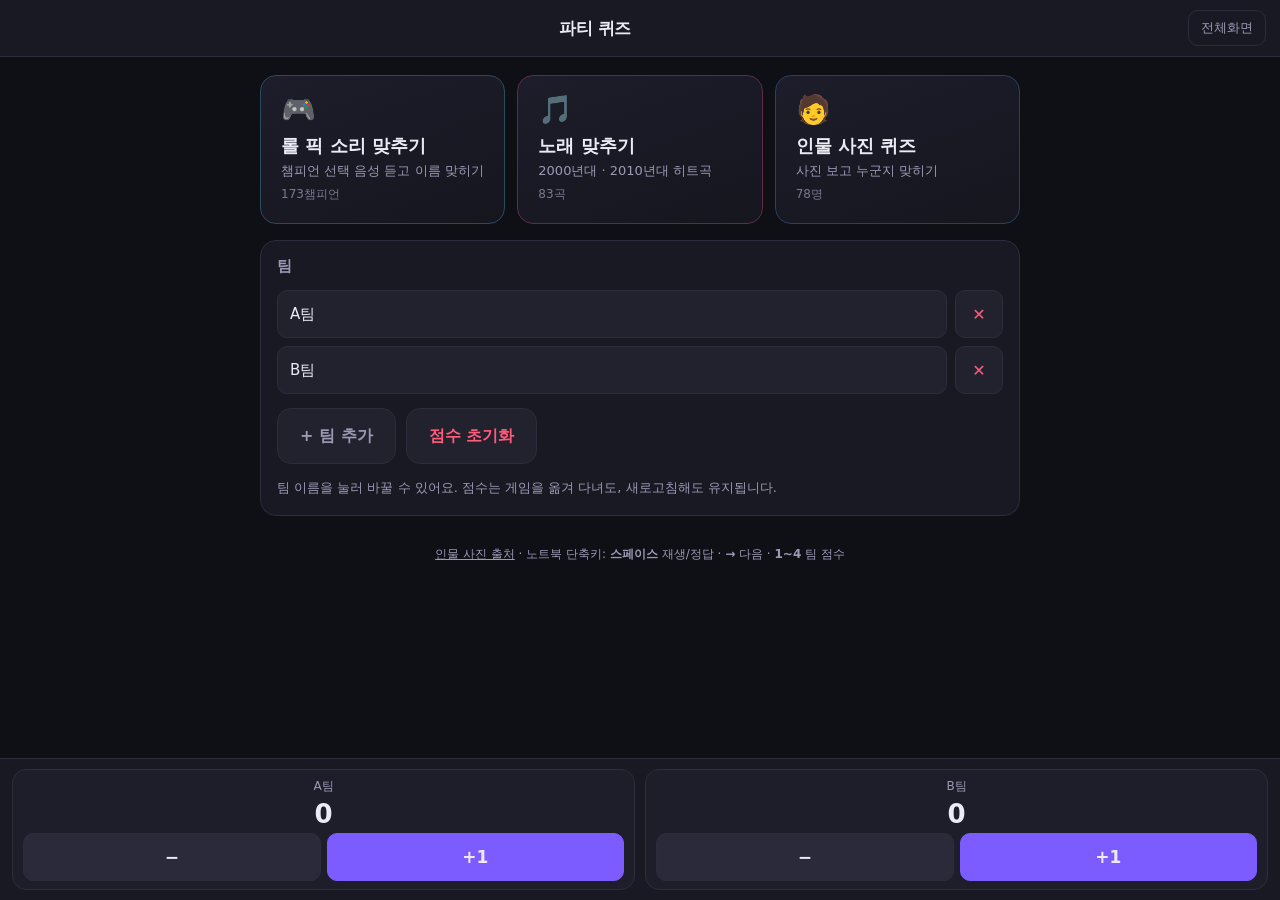
==== index.html @ a16dd4cf "파티 퀴즈 웹 배포용 정적 사이트 롤 픽 소리 / 노래 / 인물 사진 맞추기 게임. PWA(홈 화면 추가 + 오프라인 캐시) 포함.  Co-Authored-By: Claude Op" ====
<!doctype html>
<html lang="ko">
<head>
<meta charset="utf-8">
<meta name="viewport" content="width=device-width,initial-scale=1,viewport-fit=cover">
<meta name="theme-color" content="#12121a">
<title>파티 퀴즈</title>
<link rel="manifest" href="manifest.webmanifest">
<link rel="apple-touch-icon" href="img/app/apple-touch-icon.png">
<meta name="apple-mobile-web-app-capable" content="yes">
<meta name="robots" content="noindex, nofollow">
<link rel="stylesheet" href="css/style.css">
</head>
<body>

<header class="topbar">
  <button id="btn-home" class="icon-btn" hidden>← 홈</button>
  <h1 id="screen-title">파티 퀴즈</h1>
  <button id="btn-full" class="icon-btn">전체화면</button>
</header>

<main id="main">

  <!-- ================================================================ 홈 -->
  <section class="screen" data-screen="home">
    <div class="cards">
      <button class="game-card lol" data-go="lol">
        <span class="emoji">🎮</span>
        <span class="t">롤 픽 소리 맞추기</span>
        <span class="d">챔피언 선택 음성 듣고 이름 맞히기</span>
        <span class="n" id="home-lol-n"></span>
      </button>
      <button class="game-card song" data-go="song">
        <span class="emoji">🎵</span>
        <span class="t">노래 맞추기</span>
        <span class="d">2000년대 · 2010년대 히트곡</span>
        <span class="n" id="home-song-n"></span>
      </button>
      <button class="game-card person" data-go="person">
        <span class="emoji">🧑</span>
        <span class="t">인물 사진 퀴즈</span>
        <span class="d">사진 보고 누군지 맞히기</span>
        <span class="n" id="home-person-n"></span>
      </button>
    </div>

    <div class="panel">
      <h2>팀</h2>
      <div id="team-editor" class="team-editor"></div>
      <div class="row">
        <button id="team-add" class="ghost">+ 팀 추가</button>
        <button id="team-reset" class="ghost danger">점수 초기화</button>
      </div>
      <p class="hint">팀 이름을 눌러 바꿀 수 있어요. 점수는 게임을 옮겨 다녀도, 새로고침해도 유지됩니다.</p>
    </div>

    <p class="foot">
      <a href="credits.html">인물 사진 출처</a>
      · 노트북 단축키: <b>스페이스</b> 재생/정답 · <b>→</b> 다음 · <b>1~4</b> 팀 점수
    </p>
  </section>

  <!-- ============================================================== 롤 -->
  <section class="screen" data-screen="lol" hidden>
    <div data-phase="setup">
      <div class="panel">
        <div class="opt-row">
          <span class="opt-label">모드</span>
          <div class="seg" id="lol-mode">
            <button data-v="open" class="on">주관식</button>
            <button data-v="choice">4지선다</button>
          </div>
        </div>
        <div class="opt-row">
          <span class="opt-label">범위</span>
          <div class="seg" id="lol-pool">
            <button data-v="popular" class="on">인기 챔피언</button>
            <button data-v="all">전체</button>
          </div>
        </div>
        <p class="hint" id="lol-count"></p>
      </div>
      <button class="primary big" id="lol-start">시작하기</button>
    </div>

    <div data-phase="play" hidden>
      <div class="qhead"><span id="lol-progress"></span></div>

      <button class="play-btn" id="lol-play"><span class="ico">▶</span><span id="lol-play-label">픽 소리 듣기</span></button>

      <div class="choices" id="lol-choices" hidden></div>

      <div class="answer" id="lol-answer" hidden>
        <img id="lol-img" alt="">
        <div class="ko" id="lol-ko"></div>
        <div class="en" id="lol-en"></div>
      </div>

      <div class="actions">
        <button id="lol-reveal" class="primary">정답 공개</button>
        <button id="lol-next" class="primary" hidden>다음 문제 →</button>
      </div>
    </div>
  </section>

  <!-- ============================================================ 노래 -->
  <section class="screen" data-screen="song" hidden>
    <div data-phase="setup">
      <div class="panel">
        <div class="opt-row">
          <span class="opt-label">연대</span>
          <div class="seg" id="song-decade">
            <button data-v="all" class="on">전체</button>
            <button data-v="2000s">2000년대</button>
            <button data-v="2010s">2010년대</button>
          </div>
        </div>
        <div class="opt-row">
          <span class="opt-label">들려줄 시간</span>
          <div class="seg" id="song-dur">
            <button data-v="3">3초</button>
            <button data-v="5" class="on">5초</button>
            <button data-v="10">10초</button>
          </div>
        </div>
        <p class="hint" id="song-count"></p>
        <p class="hint warn" id="song-net" hidden>노래 퀴즈는 미리듣기를 스트리밍해서 인터넷 연결이 필요합니다.</p>
      </div>
      <button class="primary big" id="song-start">시작하기</button>
    </div>

    <div data-phase="play" hidden>
      <div class="qhead"><span id="song-progress"></span></div>

      <div class="song-visual" id="song-cover">
        <div class="bars"><i></i><i></i><i></i><i></i><i></i></div>
        <div class="yt-state" id="song-state">준비됨</div>
      </div>

      <button class="play-btn" id="song-play"><span class="ico">▶</span><span id="song-play-label">노래 듣기</span></button>

      <div class="answer" id="song-answer" hidden>
        <img id="song-art" alt="" hidden>
        <div class="ko" id="song-title"></div>
        <div class="en" id="song-artist"></div>
      </div>

      <div class="actions">
        <button id="song-more" class="ghost">+5초 더</button>
        <button id="song-reveal" class="primary">정답 공개</button>
        <button id="song-listen" class="ghost" hidden>이어 듣기</button>
        <button id="song-next" class="primary" hidden>다음 문제 →</button>
      </div>
    </div>
  </section>

  <!-- ============================================================ 인물 -->
  <section class="screen" data-screen="person" hidden>
    <div data-phase="setup">
      <div class="panel">
        <div class="opt-row col">
          <span class="opt-label">분야</span>
          <div class="chips" id="person-cats"></div>
        </div>
        <p class="hint" id="person-count"></p>
      </div>
      <button class="primary big" id="person-start">시작하기</button>
    </div>

    <div data-phase="play" hidden>
      <div class="qhead"><span id="person-progress"></span></div>

      <div class="photo-wrap">
        <img id="person-img" alt="누구일까요?">
      </div>

      <div class="answer" id="person-answer" hidden>
        <div class="ko" id="person-name"></div>
        <div class="en" id="person-desc"></div>
      </div>

      <div class="actions">
        <button id="person-hint" class="ghost">힌트</button>
        <button id="person-reveal" class="primary">정답 공개</button>
        <button id="person-next" class="primary" hidden>다음 문제 →</button>
      </div>
    </div>
  </section>

</main>

<footer id="scoreboard" class="scoreboard"></footer>
<div id="toast" class="toast" hidden></div>

<!-- 데이터: fetch 가 아니라 script 로 실어서 file:// 로 열어도 로드된다 -->
<script src="data/champions.js"></script>
<script src="data/songs.js"></script>
<script src="data/people.js"></script>

<script src="js/app.js"></script>
<script src="js/lol.js"></script>
<script src="js/song.js"></script>
<script src="js/person.js"></script>
<script>
App.boot();
// 웹으로 열었을 때만 서비스워커 등록 (APK 의 file:// 에서는 지원되지 않음)
if ('serviceWorker' in navigator && location.protocol.startsWith('http')) {
  window.addEventListener('load', function () {
    navigator.serviceWorker.register('sw.js').catch(function () { /* 무시 */ });
  });
}
</script>
</body>
</html>
---- css/style.css ----
/* 파티 퀴즈 — 다크 테마, 노트북/태블릿 양쪽 대응 */
:root {
  --bg: #0f0f16;
  --bg2: #191924;
  --line: #2c2c3c;
  --fg: #ecebf5;
  --dim: #9b9ab5;
  --accent: #7c5cff;
  --accent2: #00d4a0;
  --gold: #f0b429;
  --danger: #ff5c7a;
  --radius: 16px;
}

* { box-sizing: border-box; }

/* .screen/.answer 등에 display:flex 를 주면 hidden 속성이 무시되므로 명시적으로 이긴다 */
[hidden] { display: none !important; }

html, body {
  margin: 0;
  height: 100%;
  background: var(--bg);
  color: var(--fg);
  font-family: 'Pretendard', -apple-system, 'Segoe UI', 'Malgun Gothic', system-ui, sans-serif;
  -webkit-text-size-adjust: 100%;
}

body {
  display: flex;
  flex-direction: column;
  user-select: none;
  -webkit-user-select: none;
  -webkit-tap-highlight-color: transparent;
}

/* ------------------------------------------------------------- 상단 바 */
.topbar {
  display: flex;
  align-items: center;
  gap: 12px;
  padding: 10px 14px;
  border-bottom: 1px solid var(--line);
  background: var(--bg2);
  flex: 0 0 auto;
}
.topbar h1 {
  flex: 1;
  margin: 0;
  font-size: 17px;
  font-weight: 700;
  text-align: center;
  letter-spacing: -0.02em;
}
.icon-btn {
  background: transparent;
  border: 1px solid var(--line);
  color: var(--dim);
  border-radius: 10px;
  padding: 8px 12px;
  font-size: 13px;
  font-family: inherit;
  cursor: pointer;
  min-width: 68px;
}
.icon-btn:active { background: #23233200; transform: scale(0.97); }

/* --------------------------------------------------------------- 본문 */
main {
  flex: 1 1 auto;
  overflow-y: auto;
  padding: 18px 16px 24px;
  -webkit-overflow-scrolling: touch;
}
.screen {
  max-width: 760px;
  margin: 0 auto;
  display: flex;
  flex-direction: column;
  gap: 16px;
}

/* ----------------------------------------------------------- 홈 카드 */
.cards {
  display: grid;
  gap: 12px;
  grid-template-columns: 1fr;
}
@media (min-width: 720px) { .cards { grid-template-columns: repeat(3, 1fr); } }

.game-card {
  display: flex;
  flex-direction: column;
  gap: 4px;
  align-items: flex-start;
  text-align: left;
  padding: 20px;
  min-height: 112px;
  border: 1px solid var(--line);
  border-radius: var(--radius);
  background: linear-gradient(160deg, #1d1d2b, #16161f);
  color: var(--fg);
  font-family: inherit;
  cursor: pointer;
}
.game-card:active { transform: scale(0.985); }
.game-card .emoji { font-size: 28px; line-height: 1; }
.game-card .t { font-size: 18px; font-weight: 700; margin-top: 6px; }
.game-card .d { font-size: 13px; color: var(--dim); }
.game-card .n { font-size: 12px; color: var(--dim); opacity: 0.75; margin-top: 2px; }
.game-card.lol { border-color: #2b4a5e; }
.game-card.song { border-color: #5e2b4a; }
.game-card.person { border-color: #2b3f5e; }
.game-card.off { opacity: 0.45; }

/* ---------------------------------------------------------- 설정 패널 */
.panel {
  border: 1px solid var(--line);
  border-radius: var(--radius);
  background: var(--bg2);
  padding: 16px;
  display: flex;
  flex-direction: column;
  gap: 14px;
}
.panel h2 { margin: 0; font-size: 15px; color: var(--dim); font-weight: 600; }

.opt-row { display: flex; align-items: center; gap: 12px; flex-wrap: wrap; }
.opt-row.col { flex-direction: column; align-items: flex-start; }
.opt-label { font-size: 14px; color: var(--dim); min-width: 76px; }

.seg { display: flex; gap: 6px; flex-wrap: wrap; }
.seg button {
  border: 1px solid var(--line);
  background: #22222f;
  color: var(--dim);
  border-radius: 10px;
  padding: 11px 16px;
  font-size: 14px;
  font-family: inherit;
  cursor: pointer;
  min-height: 44px;
}
.seg button.on {
  background: var(--accent);
  border-color: var(--accent);
  color: #fff;
  font-weight: 600;
}

.chips { display: flex; gap: 8px; flex-wrap: wrap; }
.chips button {
  border: 1px solid var(--line);
  background: #22222f;
  color: var(--dim);
  border-radius: 999px;
  padding: 10px 16px;
  font-size: 14px;
  font-family: inherit;
  cursor: pointer;
  min-height: 44px;
}
.chips button.on { background: var(--accent2); border-color: var(--accent2); color: #06231c; font-weight: 700; }

.hint { margin: 0; font-size: 13px; color: var(--dim); line-height: 1.6; }
.hint.warn { color: var(--gold); }

/* ---------------------------------------------------------- 공용 버튼 */
button.primary, button.ghost {
  font-family: inherit;
  border-radius: 14px;
  cursor: pointer;
  min-height: 56px;
  padding: 0 22px;
  font-size: 16px;
  font-weight: 600;
  border: 1px solid transparent;
}
button.primary { background: var(--accent); color: #fff; }
button.primary:active { transform: scale(0.98); }
button.ghost { background: #22222f; color: var(--dim); border-color: var(--line); }
button.ghost.danger { color: var(--danger); }
button.big { width: 100%; min-height: 64px; font-size: 18px; }
button:disabled { opacity: 0.4; cursor: default; }

.actions { display: flex; gap: 10px; flex-wrap: wrap; }
.actions button { flex: 1 1 140px; }
.row { display: flex; gap: 10px; flex-wrap: wrap; }

/* ------------------------------------------------------------ 문제 화면 */
.qhead { font-size: 13px; color: var(--dim); text-align: center; }

.play-btn {
  width: 100%;
  min-height: 116px;
  border-radius: 20px;
  border: 1px solid var(--line);
  background: linear-gradient(160deg, #23233a, #1a1a26);
  color: var(--fg);
  font-family: inherit;
  font-size: 20px;
  font-weight: 700;
  cursor: pointer;
  display: flex;
  align-items: center;
  justify-content: center;
  gap: 12px;
}
.play-btn .ico { font-size: 26px; color: var(--accent2); }
.play-btn:active { transform: scale(0.99); }
.play-btn.playing { border-color: var(--accent2); box-shadow: 0 0 0 2px rgba(0, 212, 160, 0.18) inset; }

.choices { display: grid; gap: 10px; grid-template-columns: 1fr; }
@media (min-width: 560px) { .choices { grid-template-columns: 1fr 1fr; } }
.choices button {
  min-height: 62px;
  border-radius: 14px;
  border: 1px solid var(--line);
  background: #22222f;
  color: var(--fg);
  font-family: inherit;
  font-size: 17px;
  font-weight: 600;
  cursor: pointer;
}
.choices button.right { background: #10603f; border-color: #17c07b; color: #eaffef; }
.choices button.wrong { background: #5c1f2e; border-color: #ff5c7a; color: #ffe9ee; }

.answer {
  border: 1px solid var(--line);
  border-radius: var(--radius);
  background: var(--bg2);
  padding: 20px;
  text-align: center;
  display: flex;
  flex-direction: column;
  align-items: center;
  gap: 6px;
}
.answer img { width: 104px; height: 104px; border-radius: 14px; margin-bottom: 6px; }
.answer .ko { font-size: 26px; font-weight: 800; letter-spacing: -0.02em; }
.answer .en { font-size: 14px; color: var(--dim); }

/* 인물 사진 */
.photo-wrap {
  border: 1px solid var(--line);
  border-radius: var(--radius);
  background: #000;
  overflow: hidden;
  display: flex;
  align-items: center;
  justify-content: center;
  min-height: 260px;
}
.photo-wrap img {
  max-width: 100%;
  max-height: min(56vh, 520px);
  object-fit: contain;
  display: block;
}

/* 노래 재생 표시 (앨범 커버 대신 이퀄라이저) */
.song-visual {
  width: 100%;
  aspect-ratio: 16 / 9;
  max-height: 34vh;
  border-radius: var(--radius);
  border: 1px solid var(--line);
  background: linear-gradient(160deg, #241a2e, #14141d);
  display: flex;
  flex-direction: column;
  align-items: center;
  justify-content: center;
  gap: 16px;
}
.yt-state { font-size: 14px; color: var(--dim); }
.bars { display: flex; align-items: flex-end; gap: 6px; height: 46px; }
.bars i { width: 8px; height: 12px; border-radius: 4px; background: var(--accent); display: block; }
.playing-anim .bars i { animation: eq 0.9s ease-in-out infinite; }
.playing-anim .bars i:nth-child(2) { animation-delay: 0.15s; }
.playing-anim .bars i:nth-child(3) { animation-delay: 0.3s; }
.playing-anim .bars i:nth-child(4) { animation-delay: 0.45s; }
.playing-anim .bars i:nth-child(5) { animation-delay: 0.6s; }
@keyframes eq { 0%, 100% { height: 12px; } 50% { height: 44px; } }

/* --------------------------------------------------------- 점수판 */
.scoreboard {
  flex: 0 0 auto;
  border-top: 1px solid var(--line);
  background: var(--bg2);
  padding: 10px 12px calc(10px + env(safe-area-inset-bottom));
  display: flex;
  gap: 10px;
  overflow-x: auto;
}
.team {
  flex: 1 1 0;
  min-width: 128px;
  border: 1px solid var(--line);
  border-radius: 14px;
  padding: 8px 10px;
  display: flex;
  flex-direction: column;
  gap: 6px;
  background: #1e1e2b;
}
.team .name { font-size: 12px; color: var(--dim); text-align: center; white-space: nowrap; overflow: hidden; text-overflow: ellipsis; }
.team .score { font-size: 26px; font-weight: 800; text-align: center; line-height: 1; }
.team .btns { display: flex; gap: 6px; }
.team .btns button {
  flex: 1;
  min-height: 48px;
  border-radius: 10px;
  border: 1px solid var(--line);
  background: #2a2a3a;
  color: var(--fg);
  font-family: inherit;
  font-size: 17px;
  font-weight: 700;
  cursor: pointer;
}
.team .btns button.plus { background: var(--accent); border-color: var(--accent); }
.team.flash { animation: flash 0.4s ease; }
@keyframes flash { 0% { background: var(--accent); } 100% { background: #1e1e2b; } }

/* 홈의 팀 편집기 */
.team-editor { display: flex; flex-direction: column; gap: 8px; }
.team-editor .te-row { display: flex; gap: 8px; align-items: center; }
.team-editor input {
  flex: 1;
  min-height: 48px;
  border-radius: 10px;
  border: 1px solid var(--line);
  background: #22222f;
  color: var(--fg);
  font-family: inherit;
  font-size: 15px;
  padding: 0 12px;
}
.team-editor .te-del {
  min-height: 48px;
  min-width: 48px;
  border-radius: 10px;
  border: 1px solid var(--line);
  background: #22222f;
  color: var(--danger);
  font-family: inherit;
  font-size: 16px;
  cursor: pointer;
}

.foot { font-size: 12px; color: var(--dim); text-align: center; line-height: 1.8; }
.foot a { color: var(--dim); }

/* --------------------------------------------------------------- 토스트 */
.toast {
  position: fixed;
  left: 50%;
  bottom: 120px;
  transform: translateX(-50%);
  background: #2b2b3d;
  border: 1px solid var(--line);
  color: var(--fg);
  padding: 12px 18px;
  border-radius: 12px;
  font-size: 14px;
  z-index: 50;
  max-width: 88vw;
  text-align: center;
}

.empty { text-align: center; color: var(--dim); padding: 40px 20px; line-height: 1.8; }
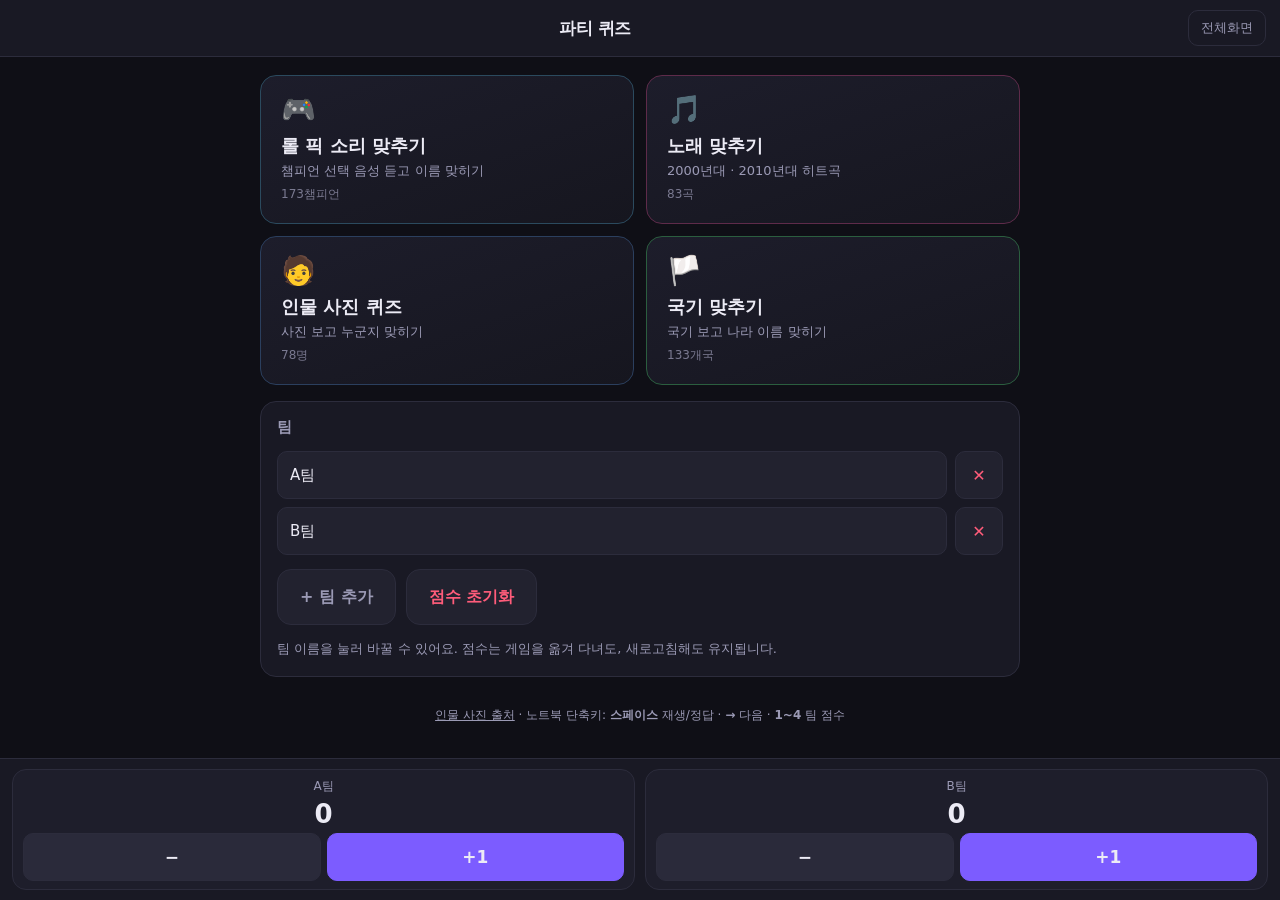
==== commit 195ab50a: "국기 보고 나라 맞추기 게임 추가 - 국기 이미지 133개 (flagcdn.com, w320) — 총 0.2MB - 한국어 국가명은 API 가 마땅치 않아 tools/flags.s" ====
--- a/index.html
+++ b/index.html
@@ -42,6 +42,12 @@
         <span class="d">사진 보고 누군지 맞히기</span>
         <span class="n" id="home-person-n"></span>
       </button>
+      <button class="game-card flag" data-go="flag">
+        <span class="emoji">🏳️</span>
+        <span class="t">국기 맞추기</span>
+        <span class="d">국기 보고 나라 이름 맞히기</span>
+        <span class="n" id="home-flag-n"></span>
+      </button>
     </div>
 
     <div class="panel">
@@ -187,6 +193,50 @@
     </div>
   </section>
 
+  <!-- ============================================================ 국기 -->
+  <section class="screen" data-screen="flag" hidden>
+    <div data-phase="setup">
+      <div class="panel">
+        <div class="opt-row">
+          <span class="opt-label">모드</span>
+          <div class="seg" id="flag-mode">
+            <button data-v="open" class="on">주관식</button>
+            <button data-v="choice">4지선다</button>
+          </div>
+        </div>
+        <div class="opt-row">
+          <span class="opt-label">난이도</span>
+          <div class="seg" id="flag-tier">
+            <button data-v="easy" class="on">잘 아는 나라</button>
+            <button data-v="all">전체</button>
+          </div>
+        </div>
+        <p class="hint" id="flag-count"></p>
+      </div>
+      <button class="primary big" id="flag-start">시작하기</button>
+    </div>
+
+    <div data-phase="play" hidden>
+      <div class="qhead"><span id="flag-progress"></span></div>
+
+      <div class="flag-wrap">
+        <img id="flag-img" alt="어느 나라 국기일까요?">
+      </div>
+
+      <div class="choices" id="flag-choices" hidden></div>
+
+      <div class="answer" id="flag-answer" hidden>
+        <div class="ko" id="flag-ko"></div>
+        <div class="en" id="flag-region"></div>
+      </div>
+
+      <div class="actions">
+        <button id="flag-reveal" class="primary">정답 공개</button>
+        <button id="flag-next" class="primary" hidden>다음 문제 →</button>
+      </div>
+    </div>
+  </section>
+
 </main>
 
 <footer id="scoreboard" class="scoreboard"></footer>
@@ -196,11 +246,13 @@
 <script src="data/champions.js"></script>
 <script src="data/songs.js"></script>
 <script src="data/people.js"></script>
+<script src="data/flags.js"></script>
 
 <script src="js/app.js"></script>
 <script src="js/lol.js"></script>
 <script src="js/song.js"></script>
 <script src="js/person.js"></script>
+<script src="js/flag.js"></script>
 <script>
 App.boot();
 // 웹으로 열었을 때만 서비스워커 등록 (APK 의 file:// 에서는 지원되지 않음)
--- a/css/style.css
+++ b/css/style.css
@@ -86,7 +86,8 @@
   gap: 12px;
   grid-template-columns: 1fr;
 }
-@media (min-width: 720px) { .cards { grid-template-columns: repeat(3, 1fr); } }
+/* 게임이 4개라 2x2 로 배치한다 (3열이면 마지막 칸이 비어 어색하다) */
+@media (min-width: 560px) { .cards { grid-template-columns: repeat(2, 1fr); } }
 
 .game-card {
   display: flex;
@@ -111,6 +112,7 @@
 .game-card.lol { border-color: #2b4a5e; }
 .game-card.song { border-color: #5e2b4a; }
 .game-card.person { border-color: #2b3f5e; }
+.game-card.flag { border-color: #2b5e3f; }
 .game-card.off { opacity: 0.45; }
 
 /* ---------------------------------------------------------- 설정 패널 */
@@ -257,6 +259,27 @@
   max-height: min(56vh, 520px);
   object-fit: contain;
   display: block;
+}
+
+/* 국기 — 흰 바탕 국기(일본·대한민국 등)가 어두운 배경에 묻히지 않게
+   밝은 판 위에 올리고 테두리를 준다 */
+.flag-wrap {
+  border: 1px solid var(--line);
+  border-radius: var(--radius);
+  background: #f3f3f7;
+  padding: 20px;
+  display: flex;
+  align-items: center;
+  justify-content: center;
+  min-height: 200px;
+}
+.flag-wrap img {
+  max-width: 100%;
+  max-height: min(42vh, 380px);
+  object-fit: contain;
+  display: block;
+  border: 1px solid rgba(0, 0, 0, 0.18);
+  box-shadow: 0 6px 20px rgba(0, 0, 0, 0.35);
 }
 
 /* 노래 재생 표시 (앨범 커버 대신 이퀄라이저) */
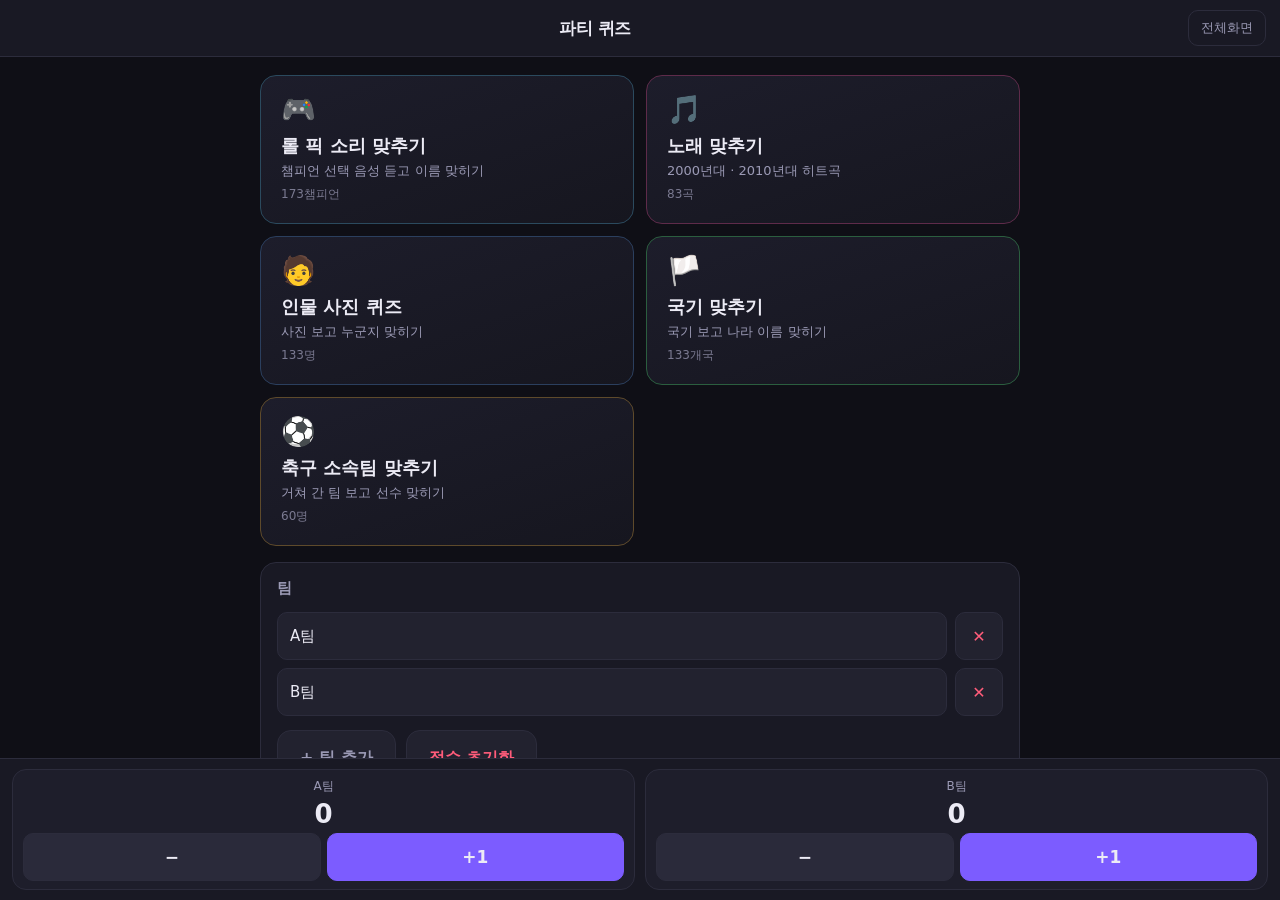
==== commit ca697295: "축구 퀴즈 2종 추가 (선수 사진 · 소속팀 커리어) 선수 62명을 명단 하나(tools/football-roster.json)로 관리하고, tools/build-football." ====
--- a/index.html
+++ b/index.html
@@ -48,6 +48,12 @@
         <span class="d">국기 보고 나라 이름 맞히기</span>
         <span class="n" id="home-flag-n"></span>
       </button>
+      <button class="game-card career" data-go="career">
+        <span class="emoji">⚽</span>
+        <span class="t">축구 소속팀 맞추기</span>
+        <span class="d">거쳐 간 팀 보고 선수 맞히기</span>
+        <span class="n" id="home-career-n"></span>
+      </button>
     </div>
 
     <div class="panel">
@@ -61,7 +67,7 @@
     </div>
 
     <p class="foot">
-      <a href="credits.html">인물 사진 출처</a>
+      <a href="credits.html">사진 출처</a>
       · 노트북 단축키: <b>스페이스</b> 재생/정답 · <b>→</b> 다음 · <b>1~4</b> 팀 점수
     </p>
   </section>
@@ -237,6 +243,49 @@
     </div>
   </section>
 
+  <!-- ==================================================== 축구 소속팀 -->
+  <section class="screen" data-screen="career" hidden>
+    <div data-phase="setup">
+      <div class="panel">
+        <div class="opt-row">
+          <span class="opt-label">난이도</span>
+          <div class="seg" id="career-tier">
+            <button data-v="famous" class="on">유명한 선수</button>
+            <button data-v="all">전체</button>
+          </div>
+        </div>
+        <div class="opt-row">
+          <span class="opt-label">연도</span>
+          <div class="seg" id="career-years">
+            <button data-v="on" class="on">보이기</button>
+            <button data-v="off">숨기기</button>
+          </div>
+        </div>
+        <p class="hint" id="career-count"></p>
+        <p class="hint">첫 팀만 보고 맞히면 잘한 겁니다. 어려우면 팀을 하나씩 더 펼치세요. 유스·임대·2군은 뺐습니다.</p>
+      </div>
+      <button class="primary big" id="career-start">시작하기</button>
+    </div>
+
+    <div data-phase="play" hidden>
+      <div class="qhead"><span id="career-progress"></span></div>
+
+      <div class="career-chain" id="career-chain"></div>
+
+      <div class="answer" id="career-answer" hidden>
+        <img id="career-img" alt="">
+        <div class="ko" id="career-name"></div>
+        <div class="en" id="career-desc"></div>
+      </div>
+
+      <div class="actions">
+        <button id="career-more" class="ghost">팀 하나 더</button>
+        <button id="career-reveal" class="primary">정답 공개</button>
+        <button id="career-next" class="primary" hidden>다음 문제 →</button>
+      </div>
+    </div>
+  </section>
+
 </main>
 
 <footer id="scoreboard" class="scoreboard"></footer>
@@ -247,12 +296,15 @@
 <script src="data/songs.js"></script>
 <script src="data/people.js"></script>
 <script src="data/flags.js"></script>
+<script src="data/football.js"></script>
+<script src="data/clubs.js"></script>
 
 <script src="js/app.js"></script>
 <script src="js/lol.js"></script>
 <script src="js/song.js"></script>
 <script src="js/person.js"></script>
 <script src="js/flag.js"></script>
+<script src="js/career.js"></script>
 <script>
 App.boot();
 // 웹으로 열었을 때만 서비스워커 등록 (APK 의 file:// 에서는 지원되지 않음)
--- a/css/style.css
+++ b/css/style.css
@@ -113,6 +113,7 @@
 .game-card.song { border-color: #5e2b4a; }
 .game-card.person { border-color: #2b3f5e; }
 .game-card.flag { border-color: #2b5e3f; }
+.game-card.career { border-color: #5e4a2b; }
 .game-card.off { opacity: 0.45; }
 
 /* ---------------------------------------------------------- 설정 패널 */
@@ -280,6 +281,68 @@
   display: block;
   border: 1px solid rgba(0, 0, 0, 0.18);
   box-shadow: 0 6px 20px rgba(0, 0, 0, 0.35);
+}
+
+/* 축구 소속팀 — 거쳐 간 팀을 위에서 아래로 */
+.career-chain {
+  display: flex;
+  flex-direction: column;
+  gap: 6px;
+  margin: 4px 0;
+}
+.career-club {
+  display: flex;
+  align-items: center;
+  gap: 12px;
+  background: var(--bg2);
+  border: 1px solid var(--line);
+  border-radius: 14px;
+  padding: 10px 14px;
+}
+.career-club .badge {
+  flex: 0 0 auto;
+  width: 44px;
+  height: 44px;
+  border-radius: 50%;
+  border: 3px solid var(--line);
+  display: flex;
+  align-items: center;
+  justify-content: center;
+  font-size: 13px;
+  font-weight: 800;
+  letter-spacing: -0.03em;
+}
+.career-club .cname {
+  flex: 1;
+  font-size: 17px;
+  font-weight: 700;
+  letter-spacing: -0.02em;
+}
+.career-club .cyear {
+  font-size: 13px;
+  color: var(--dim);
+  font-variant-numeric: tabular-nums;
+  white-space: nowrap;
+}
+.career-arrow {
+  text-align: center;
+  color: var(--dim);
+  font-size: 13px;
+  line-height: 1;
+}
+.career-rest {
+  border: 1px dashed var(--line);
+  border-radius: 14px;
+  padding: 12px;
+  text-align: center;
+  color: var(--dim);
+  font-size: 13px;
+}
+/* 새로 펼쳐진 팀만 살짝 튀어나오게 */
+.career-club.fresh { animation: cardpop 0.22s ease; }
+@keyframes cardpop {
+  from { transform: translateY(-6px); opacity: 0; }
+  to { transform: none; opacity: 1; }
 }
 
 /* 노래 재생 표시 (앨범 커버 대신 이퀄라이저) */
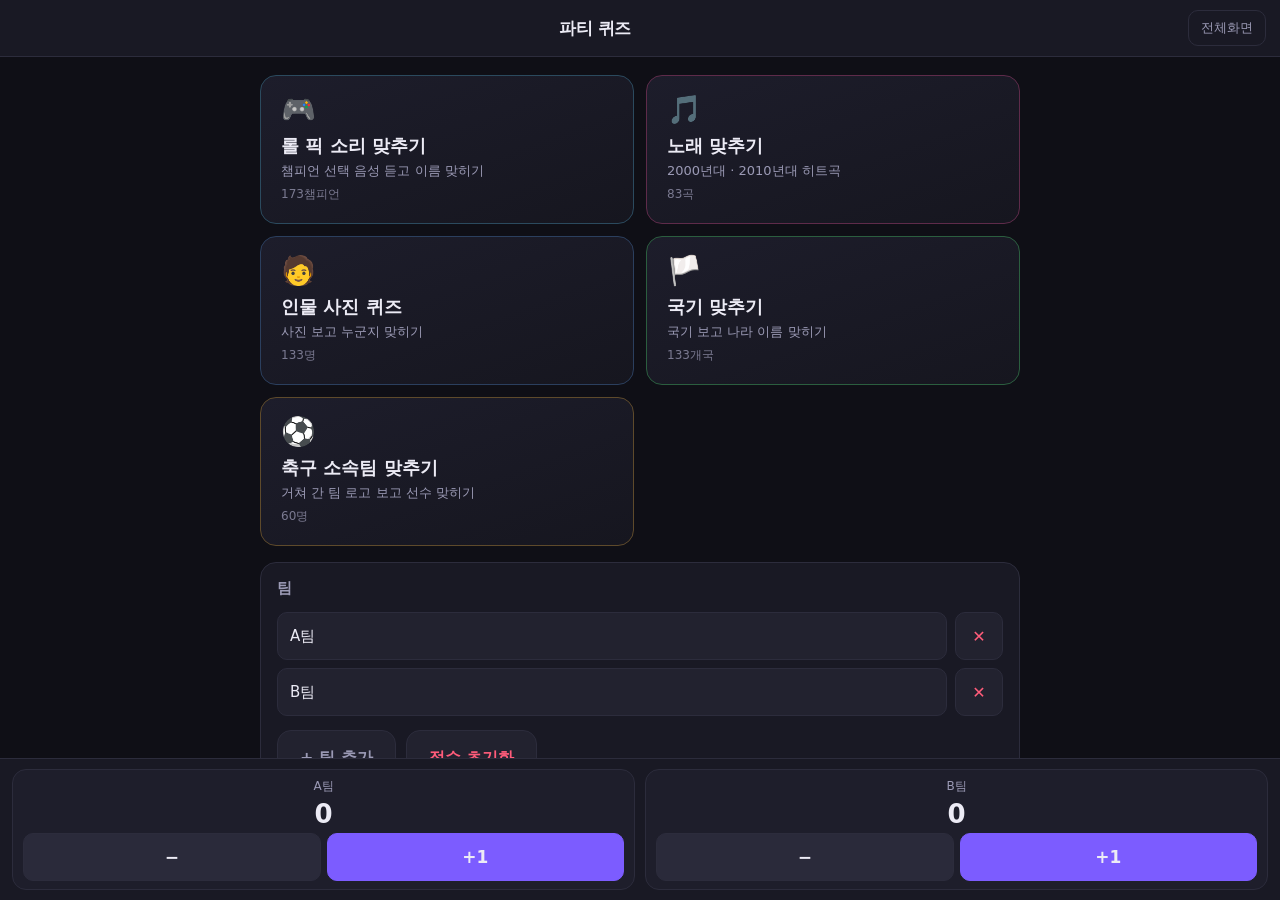
==== commit 718a5230: "소속팀 퀴즈: 실제 클럽 엠블럼을 한 판에 보여 준다 - 팀을 하나씩 펼치던 방식을 없애고, 거쳐 간 팀 로고를 순서대로 한 번에 보여 준다 - 위키백과 구단 문서의 엠블럼을 받아" ====
--- a/index.html
+++ b/index.html
@@ -51,7 +51,7 @@
       <button class="game-card career" data-go="career">
         <span class="emoji">⚽</span>
         <span class="t">축구 소속팀 맞추기</span>
-        <span class="d">거쳐 간 팀 보고 선수 맞히기</span>
+        <span class="d">거쳐 간 팀 로고 보고 선수 맞히기</span>
         <span class="n" id="home-career-n"></span>
       </button>
     </div>
@@ -255,6 +255,13 @@
           </div>
         </div>
         <div class="opt-row">
+          <span class="opt-label">팀 이름</span>
+          <div class="seg" id="career-names">
+            <button data-v="off" class="on">숨기기</button>
+            <button data-v="on">보이기</button>
+          </div>
+        </div>
+        <div class="opt-row">
           <span class="opt-label">연도</span>
           <div class="seg" id="career-years">
             <button data-v="on" class="on">보이기</button>
@@ -262,7 +269,7 @@
           </div>
         </div>
         <p class="hint" id="career-count"></p>
-        <p class="hint">첫 팀만 보고 맞히면 잘한 겁니다. 어려우면 팀을 하나씩 더 펼치세요. 유스·임대·2군은 뺐습니다.</p>
+        <p class="hint">거쳐 간 팀 로고를 순서대로 한 번에 보여 줍니다. 유스·임대·2군은 뺐습니다.</p>
       </div>
       <button class="primary big" id="career-start">시작하기</button>
     </div>
@@ -270,7 +277,7 @@
     <div data-phase="play" hidden>
       <div class="qhead"><span id="career-progress"></span></div>
 
-      <div class="career-chain" id="career-chain"></div>
+      <div class="club-grid" id="career-chain"></div>
 
       <div class="answer" id="career-answer" hidden>
         <img id="career-img" alt="">
@@ -279,7 +286,6 @@
       </div>
 
       <div class="actions">
-        <button id="career-more" class="ghost">팀 하나 더</button>
         <button id="career-reveal" class="primary">정답 공개</button>
         <button id="career-next" class="primary" hidden>다음 문제 →</button>
       </div>
--- a/css/style.css
+++ b/css/style.css
@@ -283,66 +283,71 @@
   box-shadow: 0 6px 20px rgba(0, 0, 0, 0.35);
 }
 
-/* 축구 소속팀 — 거쳐 간 팀을 위에서 아래로 */
-.career-chain {
-  display: flex;
-  flex-direction: column;
-  gap: 6px;
+/* 축구 소속팀 — 거쳐 간 팀 로고를 순서대로 한 판에 */
+.club-grid {
+  display: grid;
+  grid-template-columns: repeat(auto-fit, minmax(104px, 1fr));
+  gap: 10px;
   margin: 4px 0;
 }
-.career-club {
-  display: flex;
-  align-items: center;
-  gap: 12px;
+@media (min-width: 700px) {
+  .club-grid { grid-template-columns: repeat(auto-fit, minmax(128px, 1fr)); }
+}
+.club-tile {
+  position: relative;
   background: var(--bg2);
   border: 1px solid var(--line);
-  border-radius: 14px;
-  padding: 10px 14px;
-}
-.career-club .badge {
-  flex: 0 0 auto;
-  width: 44px;
-  height: 44px;
-  border-radius: 50%;
-  border: 3px solid var(--line);
+  border-radius: 16px;
+  padding: 12px 8px 10px;
+  text-align: center;
+}
+.club-tile .order {
+  position: absolute;
+  top: 6px;
+  left: 8px;
+  font-size: 12px;
+  font-weight: 700;
+  color: var(--dim);
+  font-variant-numeric: tabular-nums;
+}
+/* 엠블럼은 대개 어두운 색이라 흰 판 위에 올린다 */
+.club-tile .crest {
+  width: 100%;
+  aspect-ratio: 1 / 1;
+  max-height: 96px;
+  background: #f4f4f8;
+  border-radius: 12px;
   display: flex;
   align-items: center;
   justify-content: center;
-  font-size: 13px;
+  padding: 8px;
+  margin-bottom: 8px;
+}
+.club-tile .crest img {
+  max-width: 100%;
+  max-height: 100%;
+  object-fit: contain;
+  display: block;
+}
+/* 로고를 못 구한 팀은 같은 흰 판에 이니셜만 */
+.club-tile .crest.nologo {
+  font-size: 22px;
   font-weight: 800;
   letter-spacing: -0.03em;
 }
-.career-club .cname {
-  flex: 1;
-  font-size: 17px;
+.club-tile .cname {
+  font-size: 14px;
   font-weight: 700;
   letter-spacing: -0.02em;
-}
-.career-club .cyear {
-  font-size: 13px;
+  line-height: 1.25;
+  min-height: 1.25em;
+}
+.club-tile .cyear {
+  font-size: 12px;
   color: var(--dim);
   font-variant-numeric: tabular-nums;
-  white-space: nowrap;
-}
-.career-arrow {
-  text-align: center;
-  color: var(--dim);
-  font-size: 13px;
-  line-height: 1;
-}
-.career-rest {
-  border: 1px dashed var(--line);
-  border-radius: 14px;
-  padding: 12px;
-  text-align: center;
-  color: var(--dim);
-  font-size: 13px;
-}
-/* 새로 펼쳐진 팀만 살짝 튀어나오게 */
-.career-club.fresh { animation: cardpop 0.22s ease; }
-@keyframes cardpop {
-  from { transform: translateY(-6px); opacity: 0; }
-  to { transform: none; opacity: 1; }
+  margin-top: 2px;
+  min-height: 1em;
 }
 
 /* 노래 재생 표시 (앨범 커버 대신 이퀄라이저) */
